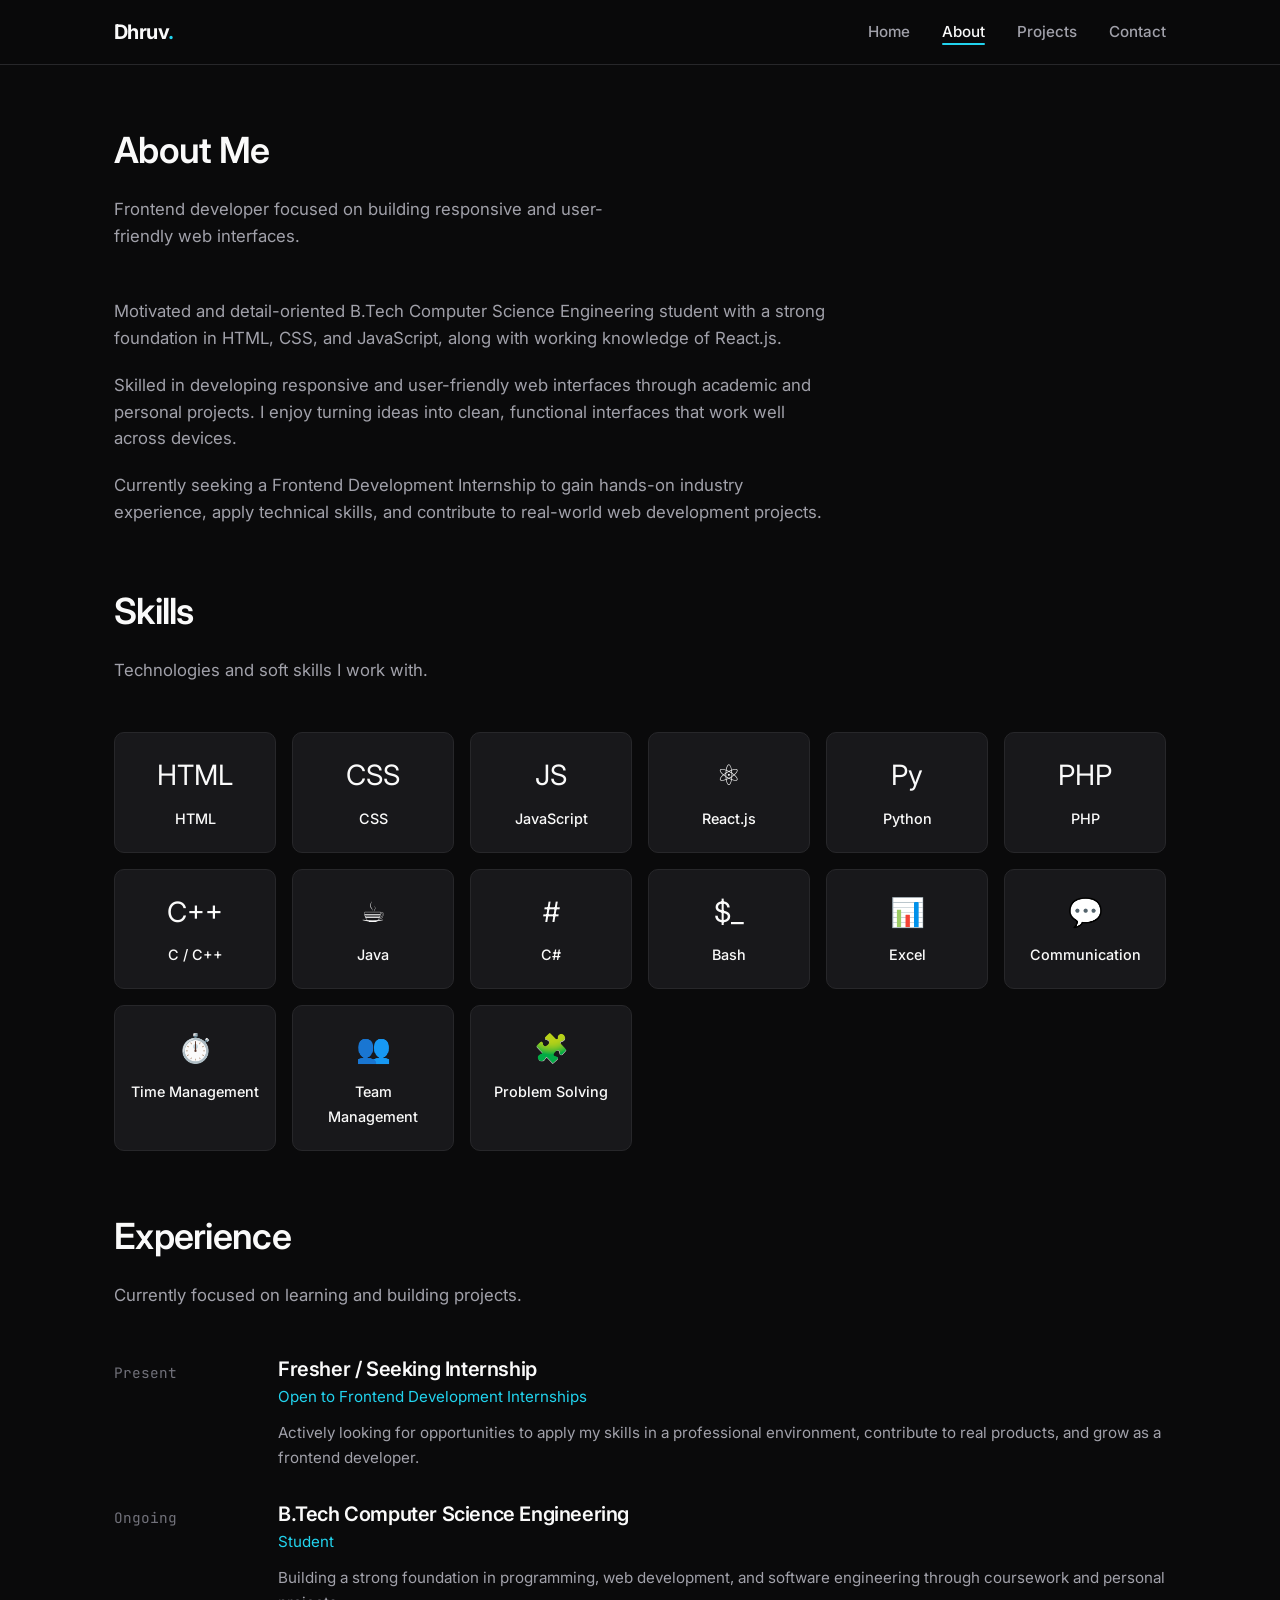
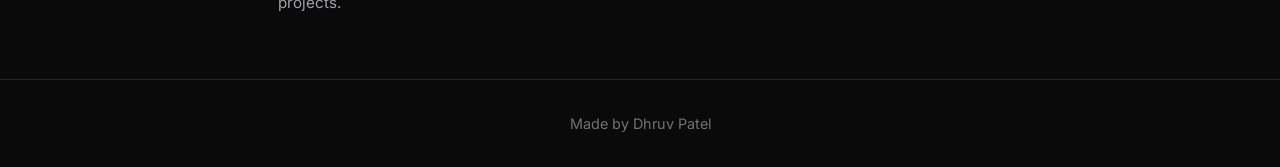
==== about.html @ defd1566 "Initial commit: Personal Portfolio" ====
<!DOCTYPE html>
<html lang="en">
<head>
  <meta charset="UTF-8">
  <meta name="viewport" content="width=device-width, initial-scale=1.0">
  <title>About | Dhruv Patel</title>
  <meta name="description" content="About Dhruv Patel - Frontend Developer and B.Tech CSE student.">
  <link rel="preconnect" href="https://fonts.googleapis.com">
  <link rel="preconnect" href="https://fonts.gstatic.com" crossorigin>
  <link href="https://fonts.googleapis.com/css2?family=Inter:wght@400;500;600;700&family=JetBrains+Mono:wght@400;500&display=swap" rel="stylesheet">
  <link rel="stylesheet" href="styles.css">
</head>
<body>
  <nav>
    <div class="container nav-inner">
      <a href="index.html" class="logo">Dhruv<span>.</span></a>
      <button class="menu-toggle" aria-label="Toggle menu" onclick="document.querySelector('.nav-links').classList.toggle('open')">☰</button>
      <ul class="nav-links">
        <li><a href="index.html">Home</a></li>
        <li><a href="about.html" class="active">About</a></li>
        <li><a href="projects.html">Projects</a></li>
        <li><a href="contact.html">Contact</a></li>
      </ul>
    </div>
  </nav>

  <main>
    <section>
      <div class="container">
        <div class="section-header">
          <h2>About Me</h2>
          <p>Frontend developer focused on building responsive and user-friendly web interfaces.</p>
        </div>

        <div style="max-width: 720px; margin-bottom: 4rem;">
          <p style="margin-bottom: 1.25rem;">
            Motivated and detail-oriented B.Tech Computer Science Engineering student with a strong foundation in HTML, CSS, and JavaScript, along with working knowledge of React.js.
          </p>
          <p style="margin-bottom: 1.25rem;">
            Skilled in developing responsive and user-friendly web interfaces through academic and personal projects. I enjoy turning ideas into clean, functional interfaces that work well across devices.
          </p>
          <p>
            Currently seeking a Frontend Development Internship to gain hands-on industry experience, apply technical skills, and contribute to real-world web development projects.
          </p>
        </div>

        <div class="section-header">
          <h2>Skills</h2>
          <p>Technologies and soft skills I work with.</p>
        </div>

        <div class="skills-grid" style="margin-bottom: 4rem;">
          <div class="skill-item">
            <div class="icon">HTML</div>
            <span>HTML</span>
          </div>
          <div class="skill-item">
            <div class="icon">CSS</div>
            <span>CSS</span>
          </div>
          <div class="skill-item">
            <div class="icon">JS</div>
            <span>JavaScript</span>
          </div>
          <div class="skill-item">
            <div class="icon">⚛️</div>
            <span>React.js</span>
          </div>
          <div class="skill-item">
            <div class="icon">Py</div>
            <span>Python</span>
          </div>
          <div class="skill-item">
            <div class="icon">PHP</div>
            <span>PHP</span>
          </div>
          <div class="skill-item">
            <div class="icon">C++</div>
            <span>C / C++</span>
          </div>
          <div class="skill-item">
            <div class="icon">☕</div>
            <span>Java</span>
          </div>
          <div class="skill-item">
            <div class="icon">#</div>
            <span>C#</span>
          </div>
          <div class="skill-item">
            <div class="icon">$_</div>
            <span>Bash</span>
          </div>
          <div class="skill-item">
            <div class="icon">📊</div>
            <span>Excel</span>
          </div>
          <div class="skill-item">
            <div class="icon">💬</div>
            <span>Communication</span>
          </div>
          <div class="skill-item">
            <div class="icon">⏱️</div>
            <span>Time Management</span>
          </div>
          <div class="skill-item">
            <div class="icon">👥</div>
            <span>Team Management</span>
          </div>
          <div class="skill-item">
            <div class="icon">🧩</div>
            <span>Problem Solving</span>
          </div>
        </div>

        <div class="section-header">
          <h2>Experience</h2>
          <p>Currently focused on learning and building projects.</p>
        </div>

        <div class="timeline">
          <div class="timeline-item">
            <div class="timeline-date">Present</div>
            <div class="timeline-content">
              <h3>Fresher / Seeking Internship</h3>
              <span class="company">Open to Frontend Development Internships</span>
              <p>Actively looking for opportunities to apply my skills in a professional environment, contribute to real products, and grow as a frontend developer.</p>
            </div>
          </div>
          <div class="timeline-item">
            <div class="timeline-date">Ongoing</div>
            <div class="timeline-content">
              <h3>B.Tech Computer Science Engineering</h3>
              <span class="company">Student</span>
              <p>Building a strong foundation in programming, web development, and software engineering through coursework and personal projects.</p>
            </div>
          </div>
        </div>
      </div>
    </section>
  </main>

  <footer>
    <div class="container">
      <p>Made by Dhruv Patel</p>
    </div>
  </footer>

  <script>
    document.querySelectorAll('.nav-links a').forEach(link => {
      link.addEventListener('click', () => {
        document.querySelector('.nav-links').classList.remove('open');
      });
    });
  </script>
</body>
</html>
---- styles.css ----
/* Modern Dark Minimal Portfolio - Frontend Developer */

:root {
  --bg-primary: #0a0a0b;
  --bg-secondary: #121214;
  --bg-card: #18181b;
  --bg-hover: #1f1f23;
  --text-primary: #fafafa;
  --text-secondary: #a1a1aa;
  --text-muted: #71717a;
  --accent: #22d3ee; /* cyan */
  --accent-hover: #06b6d4;
  --accent-dim: rgba(34, 211, 238, 0.15);
  --border: #27272a;
  --gradient: linear-gradient(135deg, #22d3ee 0%, #a78bfa 100%);
  --shadow: 0 4px 24px rgba(0, 0, 0, 0.4);
  --radius: 12px;
  --font-sans: 'Inter', system-ui, -apple-system, BlinkMacSystemFont, 'Segoe UI', sans-serif;
  --font-mono: 'JetBrains Mono', 'Fira Code', monospace;
  --transition: 0.2s ease;
}

* {
  margin: 0;
  padding: 0;
  box-sizing: border-box;
}

html {
  scroll-behavior: smooth;
}

body {
  font-family: var(--font-sans);
  background-color: var(--bg-primary);
  color: var(--text-primary);
  line-height: 1.6;
  min-height: 100vh;
  display: flex;
  flex-direction: column;
}

/* Typography */
h1, h2, h3, h4 {
  font-weight: 600;
  letter-spacing: -0.02em;
  line-height: 1.2;
}

h1 { font-size: clamp(2.5rem, 5vw, 3.5rem); }
h2 { font-size: clamp(1.75rem, 3vw, 2.25rem); margin-bottom: 1.5rem; }
h3 { font-size: 1.25rem; }

p {
  color: var(--text-secondary);
  font-size: 1.05rem;
}

a {
  color: var(--accent);
  text-decoration: none;
  transition: color var(--transition);
}

a:hover {
  color: var(--accent-hover);
}

/* Layout */
.container {
  width: 100%;
  max-width: 1100px;
  margin: 0 auto;
  padding: 0 1.5rem;
}

/* Navigation */
nav {
  position: sticky;
  top: 0;
  z-index: 100;
  background: rgba(10, 10, 11, 0.85);
  backdrop-filter: blur(12px);
  border-bottom: 1px solid var(--border);
}

.nav-inner {
  display: flex;
  align-items: center;
  justify-content: space-between;
  height: 64px;
}

.logo {
  font-weight: 700;
  font-size: 1.25rem;
  color: var(--text-primary);
  letter-spacing: -0.03em;
}

.logo span {
  color: var(--accent);
}

.nav-links {
  display: flex;
  gap: 2rem;
  list-style: none;
}

.nav-links a {
  color: var(--text-secondary);
  font-size: 0.95rem;
  font-weight: 500;
  position: relative;
}

.nav-links a:hover,
.nav-links a.active {
  color: var(--text-primary);
}

.nav-links a.active::after {
  content: '';
  position: absolute;
  bottom: -4px;
  left: 0;
  width: 100%;
  height: 2px;
  background: var(--accent);
  border-radius: 1px;
}

/* Mobile menu */
.menu-toggle {
  display: none;
  background: none;
  border: none;
  color: var(--text-primary);
  font-size: 1.5rem;
  cursor: pointer;
}

/* Hero */
.hero {
  padding: 6rem 0 5rem;
  text-align: center;
}

.hero-badge {
  display: inline-flex;
  align-items: center;
  gap: 0.5rem;
  background: var(--accent-dim);
  color: var(--accent);
  font-size: 0.875rem;
  font-weight: 500;
  padding: 0.4rem 1rem;
  border-radius: 999px;
  margin-bottom: 1.5rem;
}

.hero h1 {
  margin-bottom: 1rem;
}

.hero h1 .accent {
  background: var(--gradient);
  -webkit-background-clip: text;
  -webkit-text-fill-color: transparent;
  background-clip: text;
}

.hero-subtitle {
  font-size: 1.25rem;
  color: var(--text-secondary);
  max-width: 600px;
  margin: 0 auto 2.5rem;
}

.hero-cta {
  display: flex;
  gap: 1rem;
  justify-content: center;
  flex-wrap: wrap;
}

/* Buttons */
.btn {
  display: inline-flex;
  align-items: center;
  gap: 0.5rem;
  padding: 0.75rem 1.5rem;
  border-radius: 8px;
  font-weight: 500;
  font-size: 0.95rem;
  transition: all var(--transition);
  cursor: pointer;
  border: none;
}

.btn-primary {
  background: var(--accent);
  color: #0a0a0b;
}

.btn-primary:hover {
  background: var(--accent-hover);
  color: #0a0a0b;
  transform: translateY(-1px);
}

.btn-secondary {
  background: transparent;
  color: var(--text-primary);
  border: 1px solid var(--border);
}

.btn-secondary:hover {
  background: var(--bg-hover);
  border-color: var(--text-muted);
  color: var(--text-primary);
}

/* Sections */
section {
  padding: 4rem 0;
}

.section-header {
  margin-bottom: 3rem;
}

.section-header p {
  max-width: 500px;
}

/* Cards */
.card {
  background: var(--bg-card);
  border: 1px solid var(--border);
  border-radius: var(--radius);
  padding: 1.75rem;
  transition: all var(--transition);
}

.card:hover {
  border-color: var(--text-muted);
  transform: translateY(-2px);
  box-shadow: var(--shadow);
}

/* Skills */
.skills-grid {
  display: grid;
  grid-template-columns: repeat(auto-fill, minmax(140px, 1fr));
  gap: 1rem;
}

.skill-item {
  background: var(--bg-card);
  border: 1px solid var(--border);
  border-radius: 10px;
  padding: 1.25rem 1rem;
  text-align: center;
  transition: all var(--transition);
}

.skill-item:hover {
  border-color: var(--accent);
  background: var(--accent-dim);
}

.skill-item .icon {
  font-size: 1.75rem;
  margin-bottom: 0.5rem;
}

.skill-item span {
  font-size: 0.9rem;
  font-weight: 500;
  color: var(--text-primary);
}

/* Experience / Timeline */
.timeline {
  display: flex;
  flex-direction: column;
  gap: 2rem;
}

.timeline-item {
  display: grid;
  grid-template-columns: 140px 1fr;
  gap: 1.5rem;
  position: relative;
}

.timeline-date {
  font-size: 0.9rem;
  color: var(--text-muted);
  font-family: var(--font-mono);
  padding-top: 0.25rem;
}

.timeline-content h3 {
  margin-bottom: 0.25rem;
}

.timeline-content .company {
  color: var(--accent);
  font-size: 0.95rem;
  margin-bottom: 0.75rem;
  display: block;
}

.timeline-content p {
  font-size: 0.95rem;
}

/* Projects */
.projects-grid {
  display: grid;
  grid-template-columns: repeat(auto-fill, minmax(320px, 1fr));
  gap: 1.5rem;
}

.project-card {
  display: flex;
  flex-direction: column;
  height: 100%;
}

.project-card .project-image {
  height: 180px;
  background: var(--bg-secondary);
  border-radius: 8px;
  margin-bottom: 1.25rem;
  display: flex;
  align-items: center;
  justify-content: center;
  color: var(--text-muted);
  font-size: 0.9rem;
  border: 1px solid var(--border);
  overflow: hidden;
}

.project-card .project-image img {
  width: 100%;
  height: 100%;
  object-fit: cover;
}

.project-card h3 {
  margin-bottom: 0.5rem;
}

.project-card p {
  font-size: 0.95rem;
  flex-grow: 1;
  margin-bottom: 1.25rem;
}

.tech-tags {
  display: flex;
  flex-wrap: wrap;
  gap: 0.5rem;
  margin-bottom: 1.25rem;
}

.tech-tag {
  background: var(--bg-secondary);
  color: var(--text-secondary);
  font-size: 0.75rem;
  font-weight: 500;
  padding: 0.3rem 0.7rem;
  border-radius: 6px;
  border: 1px solid var(--border);
}

.project-links {
  display: flex;
  gap: 1rem;
  margin-top: auto;
}

.project-links a {
  font-size: 0.9rem;
  font-weight: 500;
  display: inline-flex;
  align-items: center;
  gap: 0.35rem;
}

/* Contact */
.contact-grid {
  display: grid;
  grid-template-columns: 1fr 1fr;
  gap: 3rem;
}

.contact-info h3 {
  margin-bottom: 1rem;
}

.contact-info p {
  margin-bottom: 1.5rem;
}

.contact-links {
  display: flex;
  flex-direction: column;
  gap: 0.75rem;
}

.contact-links a {
  display: inline-flex;
  align-items: center;
  gap: 0.75rem;
  color: var(--text-secondary);
  font-weight: 500;
}

.contact-links a:hover {
  color: var(--accent);
}

.contact-form {
  display: flex;
  flex-direction: column;
  gap: 1.25rem;
}

.form-group {
  display: flex;
  flex-direction: column;
  gap: 0.4rem;
}

.form-group label {
  font-size: 0.9rem;
  font-weight: 500;
  color: var(--text-secondary);
}

.form-group input,
.form-group textarea {
  background: var(--bg-card);
  border: 1px solid var(--border);
  border-radius: 8px;
  padding: 0.75rem 1rem;
  color: var(--text-primary);
  font-family: inherit;
  font-size: 0.95rem;
  transition: border-color var(--transition);
}

.form-group input:focus,
.form-group textarea:focus {
  outline: none;
  border-color: var(--accent);
}

.form-group textarea {
  min-height: 140px;
  resize: vertical;
}

/* Footer */
footer {
  margin-top: auto;
  border-top: 1px solid var(--border);
  padding: 2rem 0;
  text-align: center;
}

footer p {
  font-size: 0.9rem;
  color: var(--text-muted);
}

/* Utilities */
.text-center { text-align: center; }
.mt-2 { margin-top: 0.5rem; }
.mb-4 { margin-bottom: 1.5rem; }

/* Responsive */
@media (max-width: 768px) {
  .nav-links {
    display: none;
    position: absolute;
    top: 64px;
    left: 0;
    right: 0;
    background: var(--bg-primary);
    border-bottom: 1px solid var(--border);
    flex-direction: column;
    padding: 1rem 1.5rem;
    gap: 1rem;
  }

  .nav-links.open {
    display: flex;
  }

  .menu-toggle {
    display: block;
  }

  .timeline-item {
    grid-template-columns: 1fr;
    gap: 0.5rem;
  }

  .contact-grid {
    grid-template-columns: 1fr;
    gap: 2.5rem;
  }

  .hero {
    padding: 4rem 0 3rem;
  }

  .projects-grid {
    grid-template-columns: 1fr;
  }
}

/* Animations */
@keyframes fadeInUp {
  from {
    opacity: 0;
    transform: translateY(20px);
  }
  to {
    opacity: 1;
    transform: translateY(0);
  }
}

.animate {
  animation: fadeInUp 0.6s ease forwards;
}
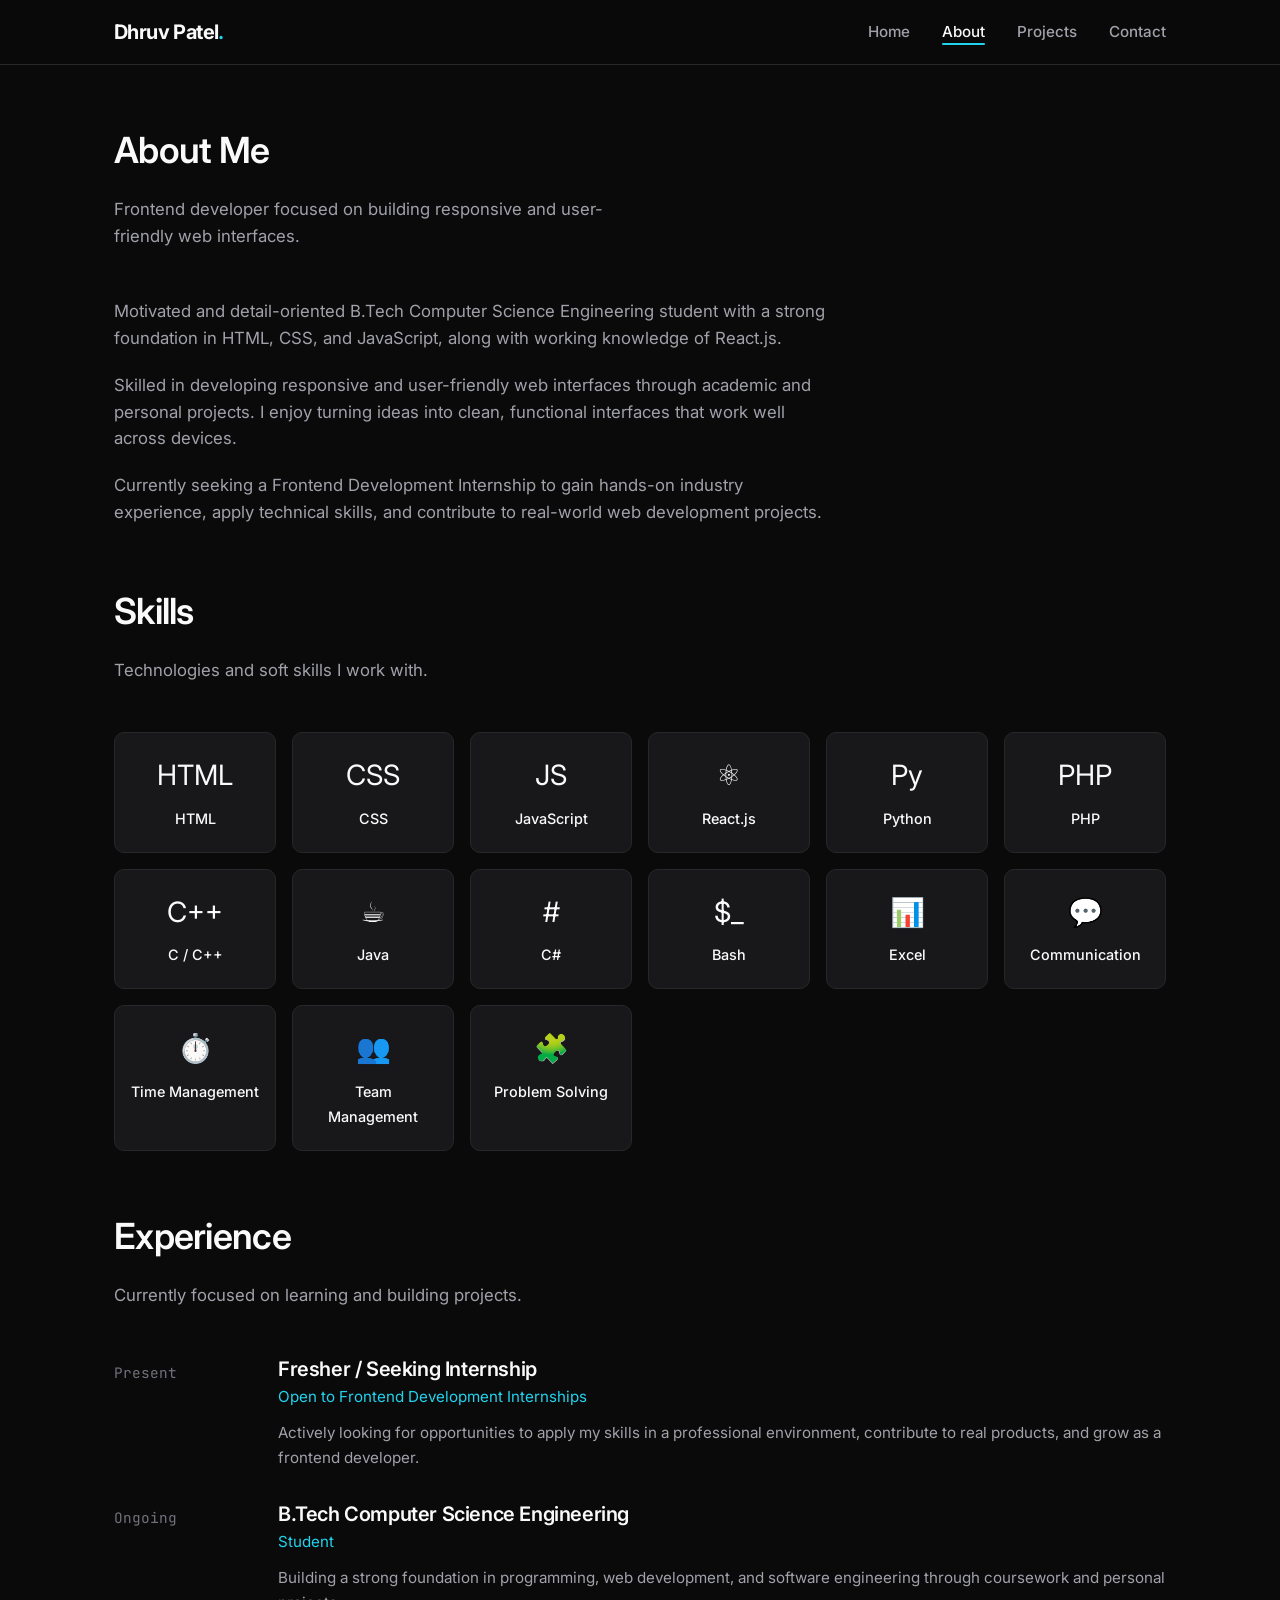
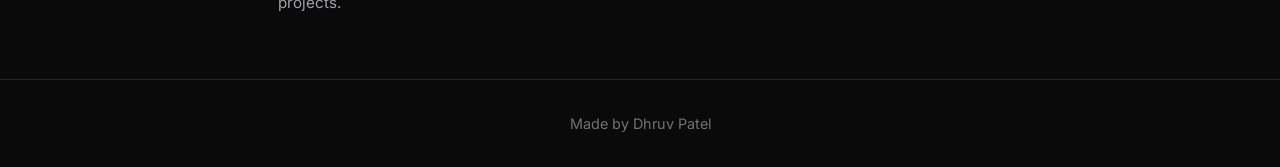
==== commit acb1a681: "Update portfolio pages and project thumbnails" ====
--- a/about.html
+++ b/about.html
@@ -13,7 +13,7 @@
 <body>
   <nav>
     <div class="container nav-inner">
-      <a href="index.html" class="logo">Dhruv<span>.</span></a>
+      <a href="index.html" class="logo">Dhruv Patel<span>.</span></a>
       <button class="menu-toggle" aria-label="Toggle menu" onclick="document.querySelector('.nav-links').classList.toggle('open')">☰</button>
       <ul class="nav-links">
         <li><a href="index.html">Home</a></li>
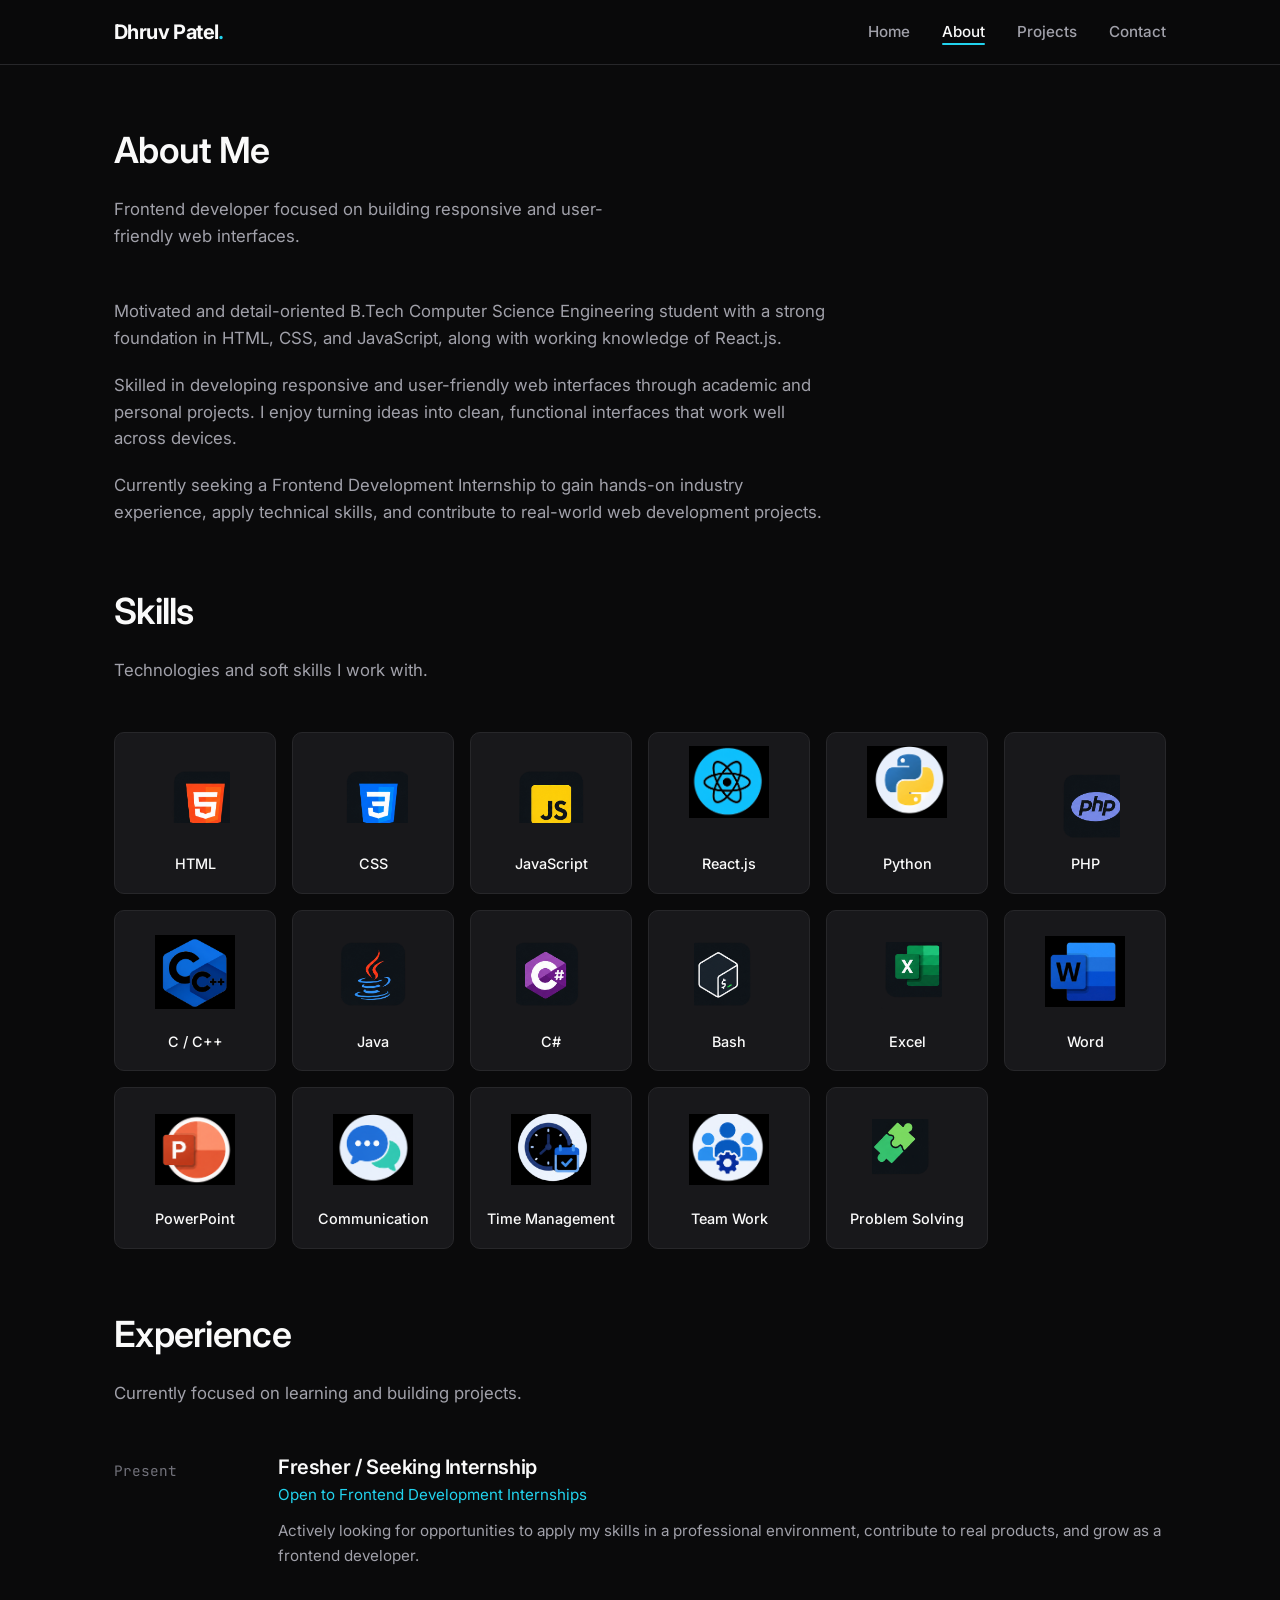
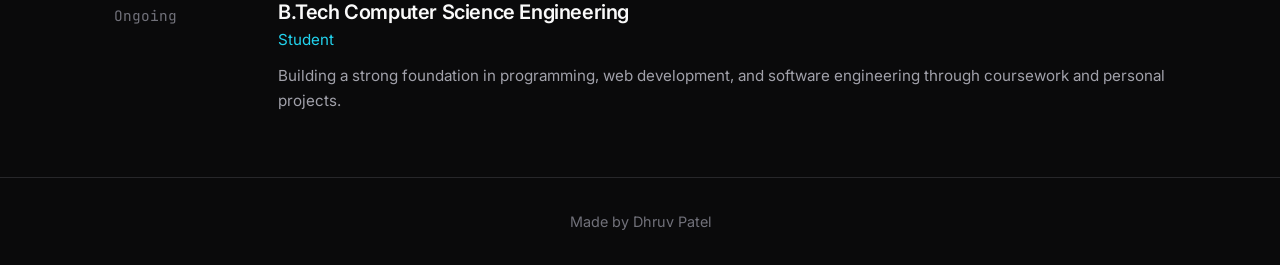
==== commit 45a0bf58: "Update portfolio details" ====
--- a/about.html
+++ b/about.html
@@ -51,63 +51,71 @@
 
         <div class="skills-grid" style="margin-bottom: 4rem;">
           <div class="skill-item">
-            <div class="icon">HTML</div>
+            <div class="icon"><img src="images/html.png" alt="HTML"></div>
             <span>HTML</span>
           </div>
           <div class="skill-item">
-            <div class="icon">CSS</div>
+            <div class="icon"><img src="images/css.png" alt="CSS"></div>
             <span>CSS</span>
           </div>
           <div class="skill-item">
-            <div class="icon">JS</div>
+            <div class="icon"><img src="images/javascript.png" alt="JavaScript"></div>
             <span>JavaScript</span>
           </div>
           <div class="skill-item">
-            <div class="icon">⚛️</div>
+            <div class="icon"><img src="images/ReactJs.png" alt="React.js"></div>
             <span>React.js</span>
           </div>
           <div class="skill-item">
-            <div class="icon">Py</div>
+            <div class="icon"><img src="images/Python.png" alt="Python"></div>
             <span>Python</span>
           </div>
           <div class="skill-item">
-            <div class="icon">PHP</div>
+            <div class="icon"><img src="images/php.png" alt="PHP"></div>
             <span>PHP</span>
           </div>
           <div class="skill-item">
-            <div class="icon">C++</div>
+            <div class="icon"><img src="images/C++.png" alt="C/c++"></div>
             <span>C / C++</span>
           </div>
           <div class="skill-item">
-            <div class="icon">☕</div>
+            <div class="icon"><img src="images/java.png" alt="Java"></div>
             <span>Java</span>
           </div>
           <div class="skill-item">
-            <div class="icon">#</div>
+            <div class="icon"><img src="images/csharp.png" alt="C#"></div>
             <span>C#</span>
           </div>
           <div class="skill-item">
-            <div class="icon">$_</div>
+            <div class="icon"><img src="images/bash.png" alt="Bash"></div>
             <span>Bash</span>
           </div>
           <div class="skill-item">
-            <div class="icon">📊</div>
+            <div class="icon"><img src="images/excel.png" alt="Excel"></div>
             <span>Excel</span>
           </div>
           <div class="skill-item">
-            <div class="icon">💬</div>
+            <div class="icon"><img src="images/Word.jpg" alt="Word"></div>
+            <span>Word</span>
+          </div>
+          <div class="skill-item">
+            <div class="icon"><img src="images/PowerPoint.png" alt="PowerPoint"></div>
+            <span>PowerPoint</span>
+          </div>
+          <div class="skill-item">
+            <div class="icon"><img src="images/Communication.png" alt="Communication"></div>
             <span>Communication</span>
           </div>
           <div class="skill-item">
-            <div class="icon">⏱️</div>
+            <div class="icon"><img src="images/Time Management.jpg" alt="Time Management"></div>
             <span>Time Management</span>
           </div>
           <div class="skill-item">
-            <div class="icon">👥</div>
-            <span>Team Management</span>
+            <div class="icon"><img src="images/Team Work.png" alt="Team Work"></div>
+            <span>Team Work</span>
           </div>
           <div class="skill-item">
-            <div class="icon">🧩</div>
+            <div class="icon"><img src="images/Problem Solving.png" alt="Problem Solving"></div>
             <span>Problem Solving</span>
           </div>
         </div>
--- a/styles.css
+++ b/styles.css
@@ -251,6 +251,8 @@
 }
 
 /* Skills */
+/* Skills */
+
 .skills-grid {
   display: grid;
   grid-template-columns: repeat(auto-fill, minmax(140px, 1fr));
@@ -261,9 +263,11 @@
   background: var(--bg-card);
   border: 1px solid var(--border);
   border-radius: 10px;
-  padding: 1.25rem 1rem;
+  padding: 1rem;
   text-align: center;
   transition: all var(--transition);
+  overflow: visible;
+  min-width: 0;
 }
 
 .skill-item:hover {
@@ -272,8 +276,53 @@
 }
 
 .skill-item .icon {
-  font-size: 1.75rem;
-  margin-bottom: 0.5rem;
+    width: 100%;
+    height: 90px;
+    margin: 0 auto 0.75rem;
+
+    display: flex;
+    align-items: center;
+    justify-content: center;
+
+    overflow: visible;
+}
+
+.skill-item .icon img {
+    width: 80px;
+    height: 80px;
+    max-width: 100%;
+    max-height: 100%;
+    object-fit: contain;
+    object-position: center;
+    display: block;
+}
+
+/* Move HTML, CSS and JavaScript slightly upward */
+.skill-item:nth-child(1) .icon img,
+.skill-item:nth-child(2) .icon img,
+.skill-item:nth-child(3) .icon img {
+    transform: translateY(-5px);
+}
+
+/* Keep React and Python safely inside the icon area */
+.skill-item:nth-child(4) .icon img,
+.skill-item:nth-child(5) .icon img {
+    transform: translateY(0);
+}
+
+/* Move PHP slightly downward */
+.skill-item:nth-child(6) .icon img {
+    transform: translateY(5px);
+}
+
+/* Move Excel slightly downward */
+.skill-item:nth-child(11) .icon img {
+    transform: translateY(5px);
+}
+
+/* Move Problem Solving slightly downward */
+.skill-item:nth-child(17) .icon img {
+    transform: translateY(5px);
 }
 
 .skill-item span {
@@ -281,7 +330,6 @@
   font-weight: 500;
   color: var(--text-primary);
 }
-
 /* Experience / Timeline */
 .timeline {
   display: flex;
@@ -541,3 +589,38 @@
 .animate {
   animation: fadeInUp 0.6s ease forwards;
 }
+
+/* ===== SKILL LOGO VERTICAL ALIGNMENT ===== */
+
+/* HTML, CSS, JavaScript - move UP */
+.skill-item .icon img[alt="HTML"],
+.skill-item .icon img[alt="CSS"],
+.skill-item .icon img[alt="JavaScript"] {
+    position: relative;
+    top: -6px !important;
+}
+
+/* React.js and Python - move UP so bottom is not cut */
+.skill-item .icon img[alt="React.js"],
+.skill-item .icon img[alt="Python"] {
+    position: relative;
+    top: -12px !important;
+}
+
+/* PHP - move DOWN */
+.skill-item .icon img[alt="PHP"] {
+    position: relative;
+    top: 5px !important;
+}
+
+/* Excel - move DOWN */
+.skill-item .icon img[alt="Excel"] {
+    position: relative;
+    top: 5px !important;
+}
+
+/* Problem Solving - move DOWN */
+.skill-item .icon img[alt="Problem Solving"] {
+    position: relative;
+    top: 5px !important;
+}
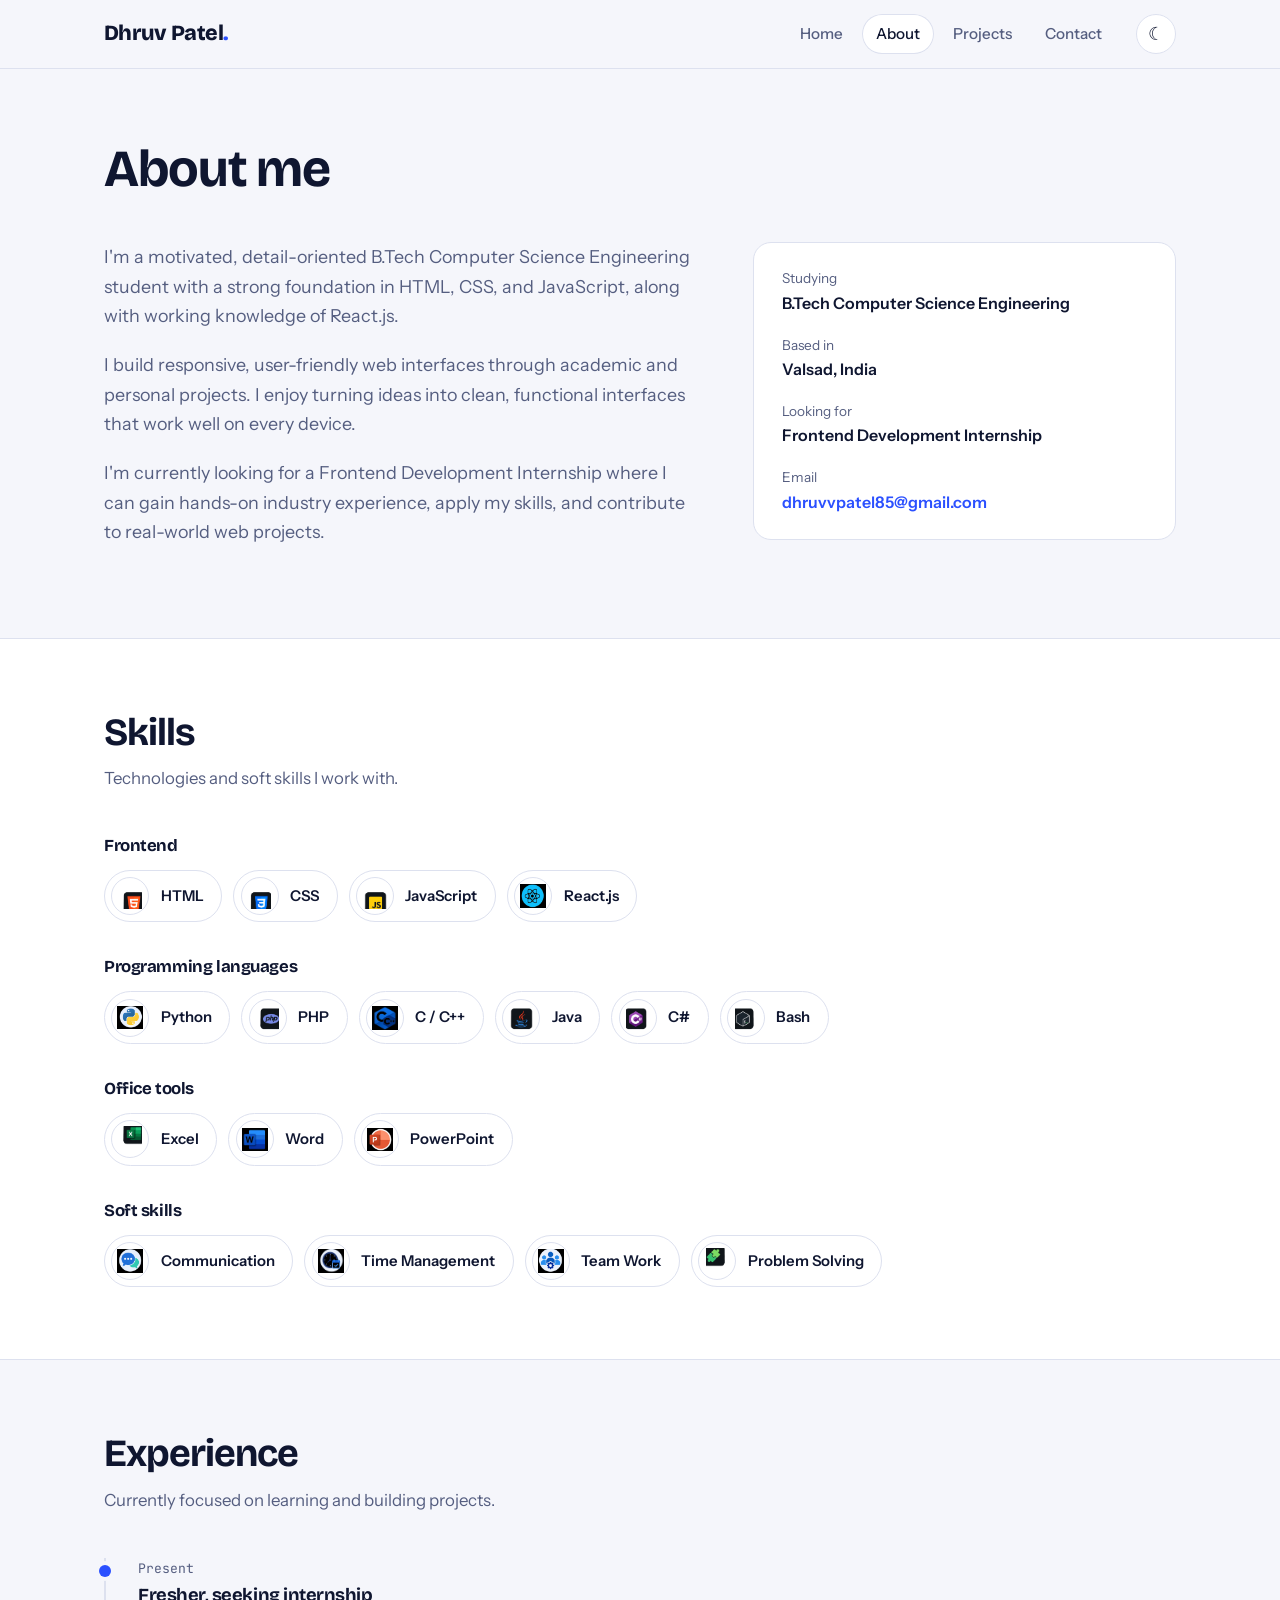
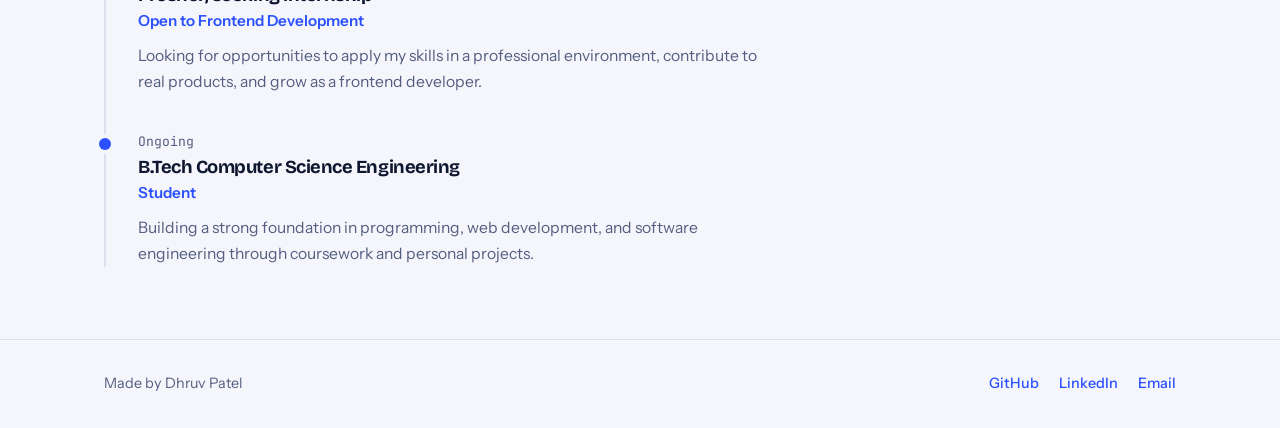
==== commit 1f6a2601: "Update portfolio details" ====
--- a/about.html
+++ b/about.html
@@ -7,20 +7,24 @@
   <meta name="description" content="About Dhruv Patel - Frontend Developer and B.Tech CSE student.">
   <link rel="preconnect" href="https://fonts.googleapis.com">
   <link rel="preconnect" href="https://fonts.gstatic.com" crossorigin>
-  <link href="https://fonts.googleapis.com/css2?family=Inter:wght@400;500;600;700&family=JetBrains+Mono:wght@400;500&display=swap" rel="stylesheet">
+  <link href="https://fonts.googleapis.com/css2?family=Bricolage+Grotesque:opsz,wght@12..96,600;12..96,700;12..96,800&family=Instrument+Sans:wght@400;500;600&family=JetBrains+Mono:wght@400;500&display=swap" rel="stylesheet">
   <link rel="stylesheet" href="styles.css">
+  <script src="script.js"></script>
 </head>
 <body>
   <nav>
     <div class="container nav-inner">
       <a href="index.html" class="logo">Dhruv Patel<span>.</span></a>
-      <button class="menu-toggle" aria-label="Toggle menu" onclick="document.querySelector('.nav-links').classList.toggle('open')">☰</button>
-      <ul class="nav-links">
-        <li><a href="index.html">Home</a></li>
-        <li><a href="about.html" class="active">About</a></li>
-        <li><a href="projects.html">Projects</a></li>
-        <li><a href="contact.html">Contact</a></li>
-      </ul>
+      <div class="nav-right">
+        <ul class="nav-links" id="nav-links">
+          <li><a href="index.html">Home</a></li>
+          <li><a href="about.html" class="active" aria-current="page">About</a></li>
+          <li><a href="projects.html">Projects</a></li>
+          <li><a href="contact.html">Contact</a></li>
+        </ul>
+        <button class="icon-btn theme-toggle" type="button" aria-label="Switch theme">☾</button>
+        <button class="icon-btn menu-toggle" type="button" aria-label="Toggle menu" aria-controls="nav-links" aria-expanded="false">☰</button>
+      </div>
     </div>
   </nav>
 
@@ -28,98 +32,86 @@
     <section>
       <div class="container">
         <div class="section-header">
-          <h2>About Me</h2>
-          <p>Frontend developer focused on building responsive and user-friendly web interfaces.</p>
+          <h1 style="font-size: clamp(2.25rem, 5vw, 3.25rem);">About me</h1>
         </div>
 
-        <div style="max-width: 720px; margin-bottom: 4rem;">
-          <p style="margin-bottom: 1.25rem;">
-            Motivated and detail-oriented B.Tech Computer Science Engineering student with a strong foundation in HTML, CSS, and JavaScript, along with working knowledge of React.js.
-          </p>
-          <p style="margin-bottom: 1.25rem;">
-            Skilled in developing responsive and user-friendly web interfaces through academic and personal projects. I enjoy turning ideas into clean, functional interfaces that work well across devices.
-          </p>
-          <p>
-            Currently seeking a Frontend Development Internship to gain hands-on industry experience, apply technical skills, and contribute to real-world web development projects.
-          </p>
+        <div class="about-grid">
+          <div class="about-text">
+            <p>
+              I'm a motivated, detail-oriented B.Tech Computer Science Engineering student with a strong foundation in HTML, CSS, and JavaScript, along with working knowledge of React.js.
+            </p>
+            <p>
+              I build responsive, user-friendly web interfaces through academic and personal projects. I enjoy turning ideas into clean, functional interfaces that work well on every device.
+            </p>
+            <p>
+              I'm currently looking for a Frontend Development Internship where I can gain hands-on industry experience, apply my skills, and contribute to real-world web projects.
+            </p>
+          </div>
+
+          <aside class="facts">
+            <dl>
+              <div><dt>Studying</dt><dd>B.Tech Computer Science Engineering</dd></div>
+              <div><dt>Based in</dt><dd>Valsad, India</dd></div>
+              <div><dt>Looking for</dt><dd>Frontend Development Internship</dd></div>
+              <div><dt>Email</dt><dd><a href="mailto:dhruvvpatel85@gmail.com">dhruvvpatel85@gmail.com</a></dd></div>
+            </dl>
+          </aside>
         </div>
+      </div>
+    </section>
 
+    <section class="band">
+      <div class="container">
         <div class="section-header">
           <h2>Skills</h2>
           <p>Technologies and soft skills I work with.</p>
         </div>
 
-        <div class="skills-grid" style="margin-bottom: 4rem;">
-          <div class="skill-item">
-            <div class="icon"><img src="images/html.png" alt="HTML"></div>
-            <span>HTML</span>
-          </div>
-          <div class="skill-item">
-            <div class="icon"><img src="images/css.png" alt="CSS"></div>
-            <span>CSS</span>
-          </div>
-          <div class="skill-item">
-            <div class="icon"><img src="images/javascript.png" alt="JavaScript"></div>
-            <span>JavaScript</span>
-          </div>
-          <div class="skill-item">
-            <div class="icon"><img src="images/ReactJs.png" alt="React.js"></div>
-            <span>React.js</span>
-          </div>
-          <div class="skill-item">
-            <div class="icon"><img src="images/Python.png" alt="Python"></div>
-            <span>Python</span>
-          </div>
-          <div class="skill-item">
-            <div class="icon"><img src="images/php.png" alt="PHP"></div>
-            <span>PHP</span>
-          </div>
-          <div class="skill-item">
-            <div class="icon"><img src="images/C++.png" alt="C/c++"></div>
-            <span>C / C++</span>
-          </div>
-          <div class="skill-item">
-            <div class="icon"><img src="images/java.png" alt="Java"></div>
-            <span>Java</span>
-          </div>
-          <div class="skill-item">
-            <div class="icon"><img src="images/csharp.png" alt="C#"></div>
-            <span>C#</span>
-          </div>
-          <div class="skill-item">
-            <div class="icon"><img src="images/bash.png" alt="Bash"></div>
-            <span>Bash</span>
-          </div>
-          <div class="skill-item">
-            <div class="icon"><img src="images/excel.png" alt="Excel"></div>
-            <span>Excel</span>
-          </div>
-          <div class="skill-item">
-            <div class="icon"><img src="images/Word.jpg" alt="Word"></div>
-            <span>Word</span>
-          </div>
-          <div class="skill-item">
-            <div class="icon"><img src="images/PowerPoint.png" alt="PowerPoint"></div>
-            <span>PowerPoint</span>
-          </div>
-          <div class="skill-item">
-            <div class="icon"><img src="images/Communication.png" alt="Communication"></div>
-            <span>Communication</span>
-          </div>
-          <div class="skill-item">
-            <div class="icon"><img src="images/Time Management.jpg" alt="Time Management"></div>
-            <span>Time Management</span>
-          </div>
-          <div class="skill-item">
-            <div class="icon"><img src="images/Team Work.png" alt="Team Work"></div>
-            <span>Team Work</span>
-          </div>
-          <div class="skill-item">
-            <div class="icon"><img src="images/Problem Solving.png" alt="Problem Solving"></div>
-            <span>Problem Solving</span>
+        <div class="skill-group">
+          <h3>Frontend</h3>
+          <div class="skills-grid">
+            <div class="skill-item"><div class="icon"><img src="images/html.png" alt=""></div><span>HTML</span></div>
+            <div class="skill-item"><div class="icon"><img src="images/css.png" alt=""></div><span>CSS</span></div>
+            <div class="skill-item"><div class="icon"><img src="images/javascript.png" alt=""></div><span>JavaScript</span></div>
+            <div class="skill-item"><div class="icon"><img src="images/ReactJs.png" alt=""></div><span>React.js</span></div>
           </div>
         </div>
 
+        <div class="skill-group">
+          <h3>Programming languages</h3>
+          <div class="skills-grid">
+            <div class="skill-item"><div class="icon"><img src="images/Python.png" alt=""></div><span>Python</span></div>
+            <div class="skill-item"><div class="icon"><img src="images/php.png" alt=""></div><span>PHP</span></div>
+            <div class="skill-item"><div class="icon"><img src="images/C++.png" alt=""></div><span>C / C++</span></div>
+            <div class="skill-item"><div class="icon"><img src="images/java.png" alt=""></div><span>Java</span></div>
+            <div class="skill-item"><div class="icon"><img src="images/csharp.png" alt=""></div><span>C#</span></div>
+            <div class="skill-item"><div class="icon"><img src="images/bash.png" alt=""></div><span>Bash</span></div>
+          </div>
+        </div>
+
+        <div class="skill-group">
+          <h3>Office tools</h3>
+          <div class="skills-grid">
+            <div class="skill-item"><div class="icon"><img src="images/excel.png" alt=""></div><span>Excel</span></div>
+            <div class="skill-item"><div class="icon"><img src="images/Word.jpg" alt=""></div><span>Word</span></div>
+            <div class="skill-item"><div class="icon"><img src="images/PowerPoint.png" alt=""></div><span>PowerPoint</span></div>
+          </div>
+        </div>
+
+        <div class="skill-group" style="margin-bottom: 0;">
+          <h3>Soft skills</h3>
+          <div class="skills-grid">
+            <div class="skill-item"><div class="icon"><img src="images/Communication.png" alt=""></div><span>Communication</span></div>
+            <div class="skill-item"><div class="icon"><img src="images/Time Management.jpg" alt=""></div><span>Time Management</span></div>
+            <div class="skill-item"><div class="icon"><img src="images/Team Work.png" alt=""></div><span>Team Work</span></div>
+            <div class="skill-item"><div class="icon"><img src="images/Problem Solving.png" alt=""></div><span>Problem Solving</span></div>
+          </div>
+        </div>
+      </div>
+    </section>
+
+    <section>
+      <div class="container">
         <div class="section-header">
           <h2>Experience</h2>
           <p>Currently focused on learning and building projects.</p>
@@ -129,9 +121,9 @@
           <div class="timeline-item">
             <div class="timeline-date">Present</div>
             <div class="timeline-content">
-              <h3>Fresher / Seeking Internship</h3>
-              <span class="company">Open to Frontend Development Internships</span>
-              <p>Actively looking for opportunities to apply my skills in a professional environment, contribute to real products, and grow as a frontend developer.</p>
+              <h3>Fresher, seeking internship</h3>
+              <span class="company">Open to Frontend Development</span>
+              <p>Looking for opportunities to apply my skills in a professional environment, contribute to real products, and grow as a frontend developer.</p>
             </div>
           </div>
           <div class="timeline-item">
@@ -148,17 +140,14 @@
   </main>
 
   <footer>
-    <div class="container">
+    <div class="container footer-inner">
       <p>Made by Dhruv Patel</p>
+      <div class="footer-links">
+        <a href="https://github.com/dhruvpatel85" target="_blank" rel="noopener">GitHub</a>
+        <a href="https://www.linkedin.com/in/dhruv-patel-a21107290" target="_blank" rel="noopener">LinkedIn</a>
+        <a href="mailto:dhruvvpatel85@gmail.com">Email</a>
+      </div>
     </div>
   </footer>
-
-  <script>
-    document.querySelectorAll('.nav-links a').forEach(link => {
-      link.addEventListener('click', () => {
-        document.querySelector('.nav-links').classList.remove('open');
-      });
-    });
-  </script>
 </body>
 </html>
--- a/styles.css
+++ b/styles.css
@@ -1,626 +1,352 @@
-/* Modern Dark Minimal Portfolio - Frontend Developer */
+/* Dhruv Patel — Frontend Developer Portfolio
+   Light by default, dark mode via toggle (or system preference). */
 
 :root {
-  --bg-primary: #0a0a0b;
-  --bg-secondary: #121214;
-  --bg-card: #18181b;
-  --bg-hover: #1f1f23;
-  --text-primary: #fafafa;
-  --text-secondary: #a1a1aa;
-  --text-muted: #71717a;
-  --accent: #22d3ee; /* cyan */
-  --accent-hover: #06b6d4;
-  --accent-dim: rgba(34, 211, 238, 0.15);
-  --border: #27272a;
-  --gradient: linear-gradient(135deg, #22d3ee 0%, #a78bfa 100%);
-  --shadow: 0 4px 24px rgba(0, 0, 0, 0.4);
-  --radius: 12px;
-  --font-sans: 'Inter', system-ui, -apple-system, BlinkMacSystemFont, 'Segoe UI', sans-serif;
+  --bg: #f5f6fb;
+  --surface: #ffffff;
+  --surface-2: #eceff9;
+  --ink: #0f1630;
+  --muted: #555e80;
+  --line: #dde1ef;
+  --accent: #2b50ff;
+  --accent-hover: #1a38d6;
+  --accent-ink: #ffffff;
+  --accent-soft: rgba(43, 80, 255, 0.1);
+  --hi: #ffe45c;
+
+  --code-bg: #0f1630;
+  --code-ink: #dde3ff;
+  --c-key: #8fa6ff;
+  --c-str: #ffe45c;
+  --c-com: #7c86b0;
+
+  --shadow: 0 1px 2px rgba(15, 22, 48, 0.06), 0 14px 32px -14px rgba(15, 22, 48, 0.22);
+  --radius: 18px;
+  --font-display: 'Bricolage Grotesque', 'Inter', system-ui, sans-serif;
+  --font-body: 'Instrument Sans', system-ui, -apple-system, 'Segoe UI', sans-serif;
   --font-mono: 'JetBrains Mono', 'Fira Code', monospace;
-  --transition: 0.2s ease;
-}
-
-* {
-  margin: 0;
-  padding: 0;
-  box-sizing: border-box;
-}
-
-html {
-  scroll-behavior: smooth;
-}
+  --ease: 0.2s ease;
+  color-scheme: light;
+}
+
+:root[data-theme='dark'] {
+  --bg: #0b0f20;
+  --surface: #131936;
+  --surface-2: #1a2146;
+  --ink: #eef1ff;
+  --muted: #9aa3c7;
+  --line: #252d55;
+  --accent: #8aa0ff;
+  --accent-hover: #a9b9ff;
+  --accent-ink: #0b0f20;
+  --accent-soft: rgba(138, 160, 255, 0.14);
+  --code-bg: #080b18;
+  --shadow: 0 14px 32px -14px rgba(0, 0, 0, 0.7);
+  color-scheme: dark;
+}
+
+*, *::before, *::after { margin: 0; padding: 0; box-sizing: border-box; }
+
+html { scroll-behavior: smooth; }
 
 body {
-  font-family: var(--font-sans);
-  background-color: var(--bg-primary);
-  color: var(--text-primary);
-  line-height: 1.6;
+  font-family: var(--font-body);
+  background: var(--bg);
+  color: var(--ink);
+  line-height: 1.65;
   min-height: 100vh;
   display: flex;
   flex-direction: column;
-}
-
-/* Typography */
-h1, h2, h3, h4 {
-  font-weight: 600;
-  letter-spacing: -0.02em;
-  line-height: 1.2;
-}
-
-h1 { font-size: clamp(2.5rem, 5vw, 3.5rem); }
-h2 { font-size: clamp(1.75rem, 3vw, 2.25rem); margin-bottom: 1.5rem; }
-h3 { font-size: 1.25rem; }
-
-p {
-  color: var(--text-secondary);
-  font-size: 1.05rem;
-}
-
-a {
-  color: var(--accent);
-  text-decoration: none;
-  transition: color var(--transition);
-}
-
-a:hover {
-  color: var(--accent-hover);
-}
-
-/* Layout */
-.container {
-  width: 100%;
-  max-width: 1100px;
-  margin: 0 auto;
-  padding: 0 1.5rem;
-}
-
-/* Navigation */
+  -webkit-font-smoothing: antialiased;
+}
+
+h1, h2, h3 {
+  font-family: var(--font-display);
+  font-weight: 700;
+  letter-spacing: -0.025em;
+  line-height: 1.1;
+}
+h1 { font-size: clamp(2.5rem, 6vw, 4.25rem); }
+h2 { font-size: clamp(1.75rem, 3.2vw, 2.4rem); margin-bottom: 0.75rem; }
+h3 { font-size: 1.3rem; }
+
+p { color: var(--muted); font-size: 1.05rem; max-width: 62ch; }
+
+a { color: var(--accent); text-decoration: none; transition: color var(--ease); }
+a:hover { color: var(--accent-hover); }
+
+:focus-visible {
+  outline: 3px solid var(--accent);
+  outline-offset: 3px;
+  border-radius: 6px;
+}
+
+img { max-width: 100%; display: block; }
+
+.container { width: 100%; max-width: 1120px; margin: 0 auto; padding: 0 1.5rem; }
+.text-center { text-align: center; }
+.text-center p { margin-left: auto; margin-right: auto; }
+
+/* ---------- Navigation ---------- */
 nav {
   position: sticky;
   top: 0;
   z-index: 100;
-  background: rgba(10, 10, 11, 0.85);
-  backdrop-filter: blur(12px);
-  border-bottom: 1px solid var(--border);
-}
-
-.nav-inner {
-  display: flex;
-  align-items: center;
-  justify-content: space-between;
-  height: 64px;
-}
-
-.logo {
-  font-weight: 700;
-  font-size: 1.25rem;
-  color: var(--text-primary);
-  letter-spacing: -0.03em;
-}
-
-.logo span {
-  color: var(--accent);
-}
-
-.nav-links {
-  display: flex;
-  gap: 2rem;
-  list-style: none;
-}
-
+  background: color-mix(in srgb, var(--bg) 85%, transparent);
+  backdrop-filter: blur(14px);
+  -webkit-backdrop-filter: blur(14px);
+  border-bottom: 1px solid var(--line);
+}
+.nav-inner { display: flex; align-items: center; justify-content: space-between; height: 68px; gap: 1rem; }
+.logo { font-family: var(--font-display); font-weight: 800; font-size: 1.35rem; color: var(--ink); letter-spacing: -0.03em; }
+.logo:hover { color: var(--ink); }
+.logo span { color: var(--accent); }
+
+.nav-right { display: flex; align-items: center; gap: 1.25rem; }
+.nav-links { display: flex; gap: 0.25rem; list-style: none; }
 .nav-links a {
-  color: var(--text-secondary);
+  display: block;
+  padding: 0.45rem 0.9rem;
+  border-radius: 999px;
+  color: var(--muted);
   font-size: 0.95rem;
   font-weight: 500;
-  position: relative;
-}
-
-.nav-links a:hover,
-.nav-links a.active {
-  color: var(--text-primary);
-}
-
-.nav-links a.active::after {
+}
+.nav-links a:hover { color: var(--ink); background: var(--surface-2); }
+.nav-links a.active { color: var(--ink); background: var(--surface); box-shadow: inset 0 0 0 1px var(--line); }
+
+.icon-btn {
+  width: 40px; height: 40px;
+  display: inline-grid; place-items: center;
+  border-radius: 50%;
+  border: 1px solid var(--line);
+  background: var(--surface);
+  color: var(--ink);
+  font-size: 1.1rem;
+  cursor: pointer;
+  transition: background var(--ease), transform var(--ease);
+}
+.icon-btn:hover { background: var(--surface-2); }
+.icon-btn:active { transform: scale(0.94); }
+.menu-toggle { display: none; }
+
+/* ---------- Buttons ---------- */
+.btn {
+  display: inline-flex; align-items: center; justify-content: center;
+  padding: 0.8rem 1.6rem;
+  border-radius: 999px;
+  font-weight: 600; font-size: 0.97rem;
+  border: 1.5px solid transparent;
+  cursor: pointer;
+  transition: background var(--ease), transform var(--ease), border-color var(--ease);
+}
+.btn:active { transform: scale(0.97); }
+.btn-primary { background: var(--accent); color: var(--accent-ink); }
+.btn-primary:hover { background: var(--accent-hover); color: var(--accent-ink); }
+.btn-secondary { background: transparent; color: var(--ink); border-color: var(--ink); }
+.btn-secondary:hover { background: var(--ink); color: var(--bg); }
+
+/* ---------- Hero ---------- */
+.hero { padding: 5rem 0 4.5rem; }
+.hero-grid { display: grid; grid-template-columns: 1.1fr 0.9fr; gap: 4rem; align-items: center; }
+
+.status {
+  display: inline-flex; align-items: center; gap: 0.6rem;
+  background: var(--surface);
+  border: 1px solid var(--line);
+  padding: 0.4rem 1rem 0.4rem 0.8rem;
+  border-radius: 999px;
+  font-size: 0.9rem; font-weight: 500; color: var(--ink);
+  margin-bottom: 1.75rem;
+}
+.status::before {
+  content: '';
+  width: 9px; height: 9px; border-radius: 50%;
+  background: #22c55e;
+  box-shadow: 0 0 0 4px rgba(34, 197, 94, 0.2);
+}
+
+.hero h1 { margin-bottom: 1.25rem; }
+.hero .name { display: block; font-size: 1.25rem; font-weight: 600; color: var(--accent); letter-spacing: -0.01em; margin-bottom: 0.75rem; font-family: var(--font-body); }
+.hero-subtitle { font-size: 1.18rem; margin-bottom: 2.25rem; }
+.hero-cta { display: flex; gap: 0.9rem; flex-wrap: wrap; }
+
+/* Hero visual: code window on a yellow block */
+.hero-visual { position: relative; }
+.hero-visual::before {
   content: '';
   position: absolute;
-  bottom: -4px;
-  left: 0;
-  width: 100%;
-  height: 2px;
-  background: var(--accent);
-  border-radius: 1px;
-}
-
-/* Mobile menu */
-.menu-toggle {
-  display: none;
-  background: none;
-  border: none;
-  color: var(--text-primary);
-  font-size: 1.5rem;
-  cursor: pointer;
-}
-
-/* Hero */
-.hero {
-  padding: 6rem 0 5rem;
-  text-align: center;
-}
-
-.hero-badge {
-  display: inline-flex;
-  align-items: center;
-  gap: 0.5rem;
-  background: var(--accent-dim);
+  inset: 1.5rem -1.25rem -1.25rem 1.5rem;
+  background: var(--hi);
+  border-radius: 22px;
+}
+.window {
+  position: relative;
+  background: var(--code-bg);
+  color: var(--code-ink);
+  border-radius: 18px;
+  box-shadow: var(--shadow);
+  overflow: hidden;
+}
+.window-bar { display: flex; align-items: center; gap: 0.45rem; padding: 0.85rem 1rem; border-bottom: 1px solid rgba(255,255,255,0.08); }
+.window-bar i { width: 11px; height: 11px; border-radius: 50%; background: #3a4272; }
+.window-bar i:nth-child(1) { background: #ff6b6b; }
+.window-bar i:nth-child(2) { background: #ffd166; }
+.window-bar i:nth-child(3) { background: #4ade80; }
+.window-bar span { margin-left: 0.6rem; font-family: var(--font-mono); font-size: 0.78rem; color: var(--c-com); }
+.code { font-family: var(--font-mono); font-size: 0.88rem; line-height: 1.85; padding: 1.25rem 1.4rem 1.5rem; overflow-x: auto; }
+.code .line { display: block; white-space: pre; animation: typeIn 0.5s ease both; animation-delay: calc(0.25s + var(--i) * 0.14s); }
+.code .k { color: var(--c-key); }
+.code .s { color: var(--c-str); }
+.code .c { color: var(--c-com); }
+
+@keyframes typeIn {
+  from { opacity: 0; transform: translateX(-8px); }
+  to { opacity: 1; transform: none; }
+}
+
+/* ---------- Sections ---------- */
+section { padding: 4.5rem 0; }
+.section-header { margin-bottom: 2.75rem; }
+.section-header p { max-width: 54ch; }
+
+.band { background: var(--surface); border-top: 1px solid var(--line); border-bottom: 1px solid var(--line); }
+
+/* ---------- Projects ---------- */
+.project-grid { display: grid; grid-template-columns: repeat(2, 1fr); gap: 1.5rem; }
+.project-list { display: flex; flex-direction: column; gap: 1.5rem; }
+
+.project {
+  display: flex; flex-direction: column;
+  background: var(--surface);
+  border: 1px solid var(--line);
+  border-radius: var(--radius);
+  overflow: hidden;
+}
+.project-media { background: var(--surface-2); aspect-ratio: 16 / 10; overflow: hidden; }
+.project-media img { width: 100%; height: 100%; object-fit: cover; transition: transform 0.5s ease; }
+.project:hover .project-media img { transform: scale(1.03); }
+.project-body { display: flex; flex-direction: column; padding: 1.6rem 1.75rem 1.75rem; flex: 1; }
+.project-body h3 { margin-bottom: 0.6rem; }
+.project-body p { font-size: 0.98rem; margin-bottom: 1.25rem; }
+
+.tags { display: flex; flex-wrap: wrap; gap: 0.45rem; list-style: none; margin-bottom: 1.5rem; }
+.tags li {
+  background: var(--accent-soft);
   color: var(--accent);
-  font-size: 0.875rem;
-  font-weight: 500;
-  padding: 0.4rem 1rem;
+  font-size: 0.78rem; font-weight: 600;
+  padding: 0.28rem 0.7rem;
+  border-radius: 6px;
+}
+:root[data-theme='dark'] .tags li { color: var(--ink); }
+
+.link { margin-top: auto; font-weight: 600; font-size: 0.95rem; align-self: flex-start; border-bottom: 2px solid currentColor; padding-bottom: 1px; }
+
+@media (min-width: 821px) {
+  .project--row { flex-direction: row; }
+  .project--row .project-media { flex: 1.15; aspect-ratio: auto; min-height: 300px; }
+  .project--row .project-body { flex: 1; justify-content: center; padding: 2.25rem; }
+  .project--row .project-body .link { margin-top: 0.25rem; }
+  .project-list .project--row:nth-child(even) { flex-direction: row-reverse; }
+  .project-grid .project--row { grid-column: 1 / -1; }
+}
+
+/* ---------- Call to action ---------- */
+.cta { background: var(--ink); color: var(--bg); border-radius: 28px; padding: 3.5rem 2rem; text-align: center; }
+.cta h2 { color: var(--bg); }
+.cta p { color: color-mix(in srgb, var(--bg) 70%, transparent); margin: 0 auto 1.75rem; }
+.cta .btn-primary { background: var(--hi); color: #0f1630; }
+.cta .btn-primary:hover { background: #fff0a3; color: #0f1630; }
+
+/* ---------- About ---------- */
+.about-grid { display: grid; grid-template-columns: 1.4fr 1fr; gap: 3.5rem; align-items: start; }
+.about-text p { margin-bottom: 1.2rem; font-size: 1.12rem; }
+.facts { background: var(--surface); border: 1px solid var(--line); border-radius: var(--radius); padding: 1.5rem 1.75rem; }
+.facts dl { display: grid; gap: 1.1rem; }
+.facts dt { font-size: 0.85rem; color: var(--muted); }
+.facts dd { font-weight: 600; }
+
+.skill-group { margin-bottom: 2.25rem; }
+.skill-group h3 { font-size: 1.05rem; margin-bottom: 0.9rem; color: var(--ink); }
+.skills-grid { display: flex; flex-wrap: wrap; gap: 0.7rem; }
+.skill-item {
+  display: inline-flex; align-items: center; gap: 0.7rem;
+  background: var(--surface);
+  border: 1px solid var(--line);
   border-radius: 999px;
-  margin-bottom: 1.5rem;
-}
-
-.hero h1 {
-  margin-bottom: 1rem;
-}
-
-.hero h1 .accent {
-  background: var(--gradient);
-  -webkit-background-clip: text;
-  -webkit-text-fill-color: transparent;
-  background-clip: text;
-}
-
-.hero-subtitle {
-  font-size: 1.25rem;
-  color: var(--text-secondary);
-  max-width: 600px;
-  margin: 0 auto 2.5rem;
-}
-
-.hero-cta {
-  display: flex;
-  gap: 1rem;
-  justify-content: center;
-  flex-wrap: wrap;
-}
-
-/* Buttons */
-.btn {
-  display: inline-flex;
-  align-items: center;
-  gap: 0.5rem;
-  padding: 0.75rem 1.5rem;
-  border-radius: 8px;
-  font-weight: 500;
-  font-size: 0.95rem;
-  transition: all var(--transition);
-  cursor: pointer;
-  border: none;
-}
-
-.btn-primary {
-  background: var(--accent);
-  color: #0a0a0b;
-}
-
-.btn-primary:hover {
-  background: var(--accent-hover);
-  color: #0a0a0b;
-  transform: translateY(-1px);
-}
-
-.btn-secondary {
-  background: transparent;
-  color: var(--text-primary);
-  border: 1px solid var(--border);
-}
-
-.btn-secondary:hover {
-  background: var(--bg-hover);
-  border-color: var(--text-muted);
-  color: var(--text-primary);
-}
-
-/* Sections */
-section {
-  padding: 4rem 0;
-}
-
-.section-header {
-  margin-bottom: 3rem;
-}
-
-.section-header p {
-  max-width: 500px;
-}
-
-/* Cards */
-.card {
-  background: var(--bg-card);
-  border: 1px solid var(--border);
-  border-radius: var(--radius);
-  padding: 1.75rem;
-  transition: all var(--transition);
-}
-
-.card:hover {
-  border-color: var(--text-muted);
-  transform: translateY(-2px);
-  box-shadow: var(--shadow);
-}
-
-/* Skills */
-/* Skills */
-
-.skills-grid {
-  display: grid;
-  grid-template-columns: repeat(auto-fill, minmax(140px, 1fr));
-  gap: 1rem;
-}
-
-.skill-item {
-  background: var(--bg-card);
-  border: 1px solid var(--border);
-  border-radius: 10px;
-  padding: 1rem;
-  text-align: center;
-  transition: all var(--transition);
-  overflow: visible;
-  min-width: 0;
-}
-
-.skill-item:hover {
-  border-color: var(--accent);
-  background: var(--accent-dim);
-}
-
-.skill-item .icon {
-    width: 100%;
-    height: 90px;
-    margin: 0 auto 0.75rem;
-
-    display: flex;
-    align-items: center;
-    justify-content: center;
-
-    overflow: visible;
-}
-
-.skill-item .icon img {
-    width: 80px;
-    height: 80px;
-    max-width: 100%;
-    max-height: 100%;
-    object-fit: contain;
-    object-position: center;
-    display: block;
-}
-
-/* Move HTML, CSS and JavaScript slightly upward */
-.skill-item:nth-child(1) .icon img,
-.skill-item:nth-child(2) .icon img,
-.skill-item:nth-child(3) .icon img {
-    transform: translateY(-5px);
-}
-
-/* Keep React and Python safely inside the icon area */
-.skill-item:nth-child(4) .icon img,
-.skill-item:nth-child(5) .icon img {
-    transform: translateY(0);
-}
-
-/* Move PHP slightly downward */
-.skill-item:nth-child(6) .icon img {
-    transform: translateY(5px);
-}
-
-/* Move Excel slightly downward */
-.skill-item:nth-child(11) .icon img {
-    transform: translateY(5px);
-}
-
-/* Move Problem Solving slightly downward */
-.skill-item:nth-child(17) .icon img {
-    transform: translateY(5px);
-}
-
-.skill-item span {
-  font-size: 0.9rem;
-  font-weight: 500;
-  color: var(--text-primary);
-}
-/* Experience / Timeline */
-.timeline {
-  display: flex;
-  flex-direction: column;
-  gap: 2rem;
-}
-
-.timeline-item {
-  display: grid;
-  grid-template-columns: 140px 1fr;
-  gap: 1.5rem;
-  position: relative;
-}
-
-.timeline-date {
-  font-size: 0.9rem;
-  color: var(--text-muted);
-  font-family: var(--font-mono);
-  padding-top: 0.25rem;
-}
-
-.timeline-content h3 {
-  margin-bottom: 0.25rem;
-}
-
-.timeline-content .company {
-  color: var(--accent);
-  font-size: 0.95rem;
-  margin-bottom: 0.75rem;
-  display: block;
-}
-
-.timeline-content p {
-  font-size: 0.95rem;
-}
-
-/* Projects */
-.projects-grid {
-  display: grid;
-  grid-template-columns: repeat(auto-fill, minmax(320px, 1fr));
-  gap: 1.5rem;
-}
-
-.project-card {
-  display: flex;
-  flex-direction: column;
-  height: 100%;
-}
-
-.project-card .project-image {
-  height: 180px;
-  background: var(--bg-secondary);
-  border-radius: 8px;
-  margin-bottom: 1.25rem;
-  display: flex;
-  align-items: center;
-  justify-content: center;
-  color: var(--text-muted);
-  font-size: 0.9rem;
-  border: 1px solid var(--border);
-  overflow: hidden;
-}
-
-.project-card .project-image img {
-  width: 100%;
-  height: 100%;
-  object-fit: cover;
-}
-
-.project-card h3 {
-  margin-bottom: 0.5rem;
-}
-
-.project-card p {
-  font-size: 0.95rem;
-  flex-grow: 1;
-  margin-bottom: 1.25rem;
-}
-
-.tech-tags {
-  display: flex;
-  flex-wrap: wrap;
-  gap: 0.5rem;
-  margin-bottom: 1.25rem;
-}
-
-.tech-tag {
-  background: var(--bg-secondary);
-  color: var(--text-secondary);
-  font-size: 0.75rem;
-  font-weight: 500;
-  padding: 0.3rem 0.7rem;
-  border-radius: 6px;
-  border: 1px solid var(--border);
-}
-
-.project-links {
-  display: flex;
-  gap: 1rem;
-  margin-top: auto;
-}
-
-.project-links a {
-  font-size: 0.9rem;
-  font-weight: 500;
-  display: inline-flex;
-  align-items: center;
-  gap: 0.35rem;
-}
-
-/* Contact */
-.contact-grid {
-  display: grid;
-  grid-template-columns: 1fr 1fr;
-  gap: 3rem;
-}
-
-.contact-info h3 {
-  margin-bottom: 1rem;
-}
-
-.contact-info p {
-  margin-bottom: 1.5rem;
-}
-
-.contact-links {
-  display: flex;
-  flex-direction: column;
-  gap: 0.75rem;
-}
-
+  padding: 0.4rem 1.1rem 0.4rem 0.4rem;
+  transition: border-color var(--ease), transform var(--ease);
+}
+.skill-item:hover { border-color: var(--accent); transform: translateY(-2px); }
+.skill-item .icon { width: 38px; height: 38px; border-radius: 50%; background: #fff; display: grid; place-items: center; overflow: hidden; flex-shrink: 0; border: 1px solid var(--line); }
+.skill-item .icon img { width: 26px; height: 26px; object-fit: contain; }
+.skill-item span { font-size: 0.93rem; font-weight: 600; color: var(--ink); }
+
+.timeline { position: relative; display: flex; flex-direction: column; gap: 2.25rem; padding-left: 2rem; border-left: 2px solid var(--line); }
+.timeline-item { position: relative; }
+.timeline-item::before {
+  content: '';
+  position: absolute; left: calc(-2rem - 7px); top: 0.45rem;
+  width: 12px; height: 12px; border-radius: 50%;
+  background: var(--accent); box-shadow: 0 0 0 4px var(--bg);
+}
+.timeline-date { font-family: var(--font-mono); font-size: 0.82rem; color: var(--muted); margin-bottom: 0.3rem; }
+.timeline-content h3 { font-size: 1.15rem; margin-bottom: 0.2rem; }
+.company { color: var(--accent); font-weight: 600; font-size: 0.95rem; display: block; margin-bottom: 0.6rem; }
+.timeline-content p { font-size: 0.98rem; }
+
+/* ---------- Contact ---------- */
+.contact-card { max-width: 640px; margin: 0 auto; background: var(--surface); border: 1px solid var(--line); border-radius: 24px; padding: 2.75rem 2.25rem; box-shadow: var(--shadow); }
+.contact-card h3 { font-size: 1.6rem; margin-bottom: 0.75rem; }
+.contact-card > p { margin-bottom: 2rem; }
+.contact-links { display: flex; flex-direction: column; gap: 0.75rem; }
 .contact-links a {
-  display: inline-flex;
-  align-items: center;
-  gap: 0.75rem;
-  color: var(--text-secondary);
-  font-weight: 500;
-}
-
-.contact-links a:hover {
-  color: var(--accent);
-}
-
-.contact-form {
-  display: flex;
-  flex-direction: column;
-  gap: 1.25rem;
-}
-
-.form-group {
-  display: flex;
-  flex-direction: column;
-  gap: 0.4rem;
-}
-
-.form-group label {
-  font-size: 0.9rem;
-  font-weight: 500;
-  color: var(--text-secondary);
-}
-
-.form-group input,
-.form-group textarea {
-  background: var(--bg-card);
-  border: 1px solid var(--border);
-  border-radius: 8px;
-  padding: 0.75rem 1rem;
-  color: var(--text-primary);
-  font-family: inherit;
-  font-size: 0.95rem;
-  transition: border-color var(--transition);
-}
-
-.form-group input:focus,
-.form-group textarea:focus {
-  outline: none;
-  border-color: var(--accent);
-}
-
-.form-group textarea {
-  min-height: 140px;
-  resize: vertical;
-}
-
-/* Footer */
-footer {
-  margin-top: auto;
-  border-top: 1px solid var(--border);
-  padding: 2rem 0;
-  text-align: center;
-}
-
-footer p {
-  font-size: 0.9rem;
-  color: var(--text-muted);
-}
-
-/* Utilities */
-.text-center { text-align: center; }
-.mt-2 { margin-top: 0.5rem; }
-.mb-4 { margin-bottom: 1.5rem; }
-
-/* Responsive */
+  display: flex; align-items: center; gap: 1rem;
+  padding: 0.9rem 1.1rem;
+  background: var(--bg);
+  border: 1px solid var(--line);
+  border-radius: 14px;
+  color: var(--ink); font-weight: 600; font-size: 0.97rem;
+  word-break: break-word;
+  transition: border-color var(--ease), transform var(--ease);
+}
+.contact-links a:hover { border-color: var(--accent); transform: translateX(3px); color: var(--ink); }
+.contact-links .badge { width: 38px; height: 38px; border-radius: 10px; background: var(--accent); color: var(--accent-ink); display: grid; place-items: center; font-size: 0.9rem; font-weight: 700; flex-shrink: 0; }
+.contact-note { margin-top: 1.75rem; font-size: 0.92rem; }
+.contact-card .btn { margin-top: 1.75rem; }
+
+/* ---------- Footer ---------- */
+footer { margin-top: auto; border-top: 1px solid var(--line); padding: 2rem 0; }
+.footer-inner { display: flex; justify-content: space-between; align-items: center; flex-wrap: wrap; gap: 1rem; }
+footer p { font-size: 0.9rem; color: var(--muted); }
+.footer-links { display: flex; gap: 1.25rem; font-size: 0.9rem; font-weight: 500; }
+
+/* ---------- Responsive ---------- */
+@media (max-width: 820px) {
+  .hero { padding: 3rem 0 3rem; }
+  .hero-grid { grid-template-columns: 1fr; gap: 3rem; }
+  .hero-visual::before { inset: 1rem -0.5rem -0.75rem 1rem; }
+  .about-grid { grid-template-columns: 1fr; gap: 2.5rem; }
+  .project-grid { grid-template-columns: 1fr; }
+  section { padding: 3.25rem 0; }
+}
+
 @media (max-width: 768px) {
+  .menu-toggle { display: inline-grid; }
   .nav-links {
     display: none;
-    position: absolute;
-    top: 64px;
-    left: 0;
-    right: 0;
-    background: var(--bg-primary);
-    border-bottom: 1px solid var(--border);
+    position: absolute; top: 68px; left: 0; right: 0;
+    background: var(--bg);
+    border-bottom: 1px solid var(--line);
     flex-direction: column;
-    padding: 1rem 1.5rem;
-    gap: 1rem;
+    padding: 0.75rem 1.5rem 1.25rem;
   }
-
-  .nav-links.open {
-    display: flex;
-  }
-
-  .menu-toggle {
-    display: block;
-  }
-
-  .timeline-item {
-    grid-template-columns: 1fr;
-    gap: 0.5rem;
-  }
-
-  .contact-grid {
-    grid-template-columns: 1fr;
-    gap: 2.5rem;
-  }
-
-  .hero {
-    padding: 4rem 0 3rem;
-  }
-
-  .projects-grid {
-    grid-template-columns: 1fr;
-  }
-}
-
-/* Animations */
-@keyframes fadeInUp {
-  from {
-    opacity: 0;
-    transform: translateY(20px);
-  }
-  to {
-    opacity: 1;
-    transform: translateY(0);
-  }
-}
-
-.animate {
-  animation: fadeInUp 0.6s ease forwards;
-}
-
-/* ===== SKILL LOGO VERTICAL ALIGNMENT ===== */
-
-/* HTML, CSS, JavaScript - move UP */
-.skill-item .icon img[alt="HTML"],
-.skill-item .icon img[alt="CSS"],
-.skill-item .icon img[alt="JavaScript"] {
-    position: relative;
-    top: -6px !important;
-}
-
-/* React.js and Python - move UP so bottom is not cut */
-.skill-item .icon img[alt="React.js"],
-.skill-item .icon img[alt="Python"] {
-    position: relative;
-    top: -12px !important;
-}
-
-/* PHP - move DOWN */
-.skill-item .icon img[alt="PHP"] {
-    position: relative;
-    top: 5px !important;
-}
-
-/* Excel - move DOWN */
-.skill-item .icon img[alt="Excel"] {
-    position: relative;
-    top: 5px !important;
-}
-
-/* Problem Solving - move DOWN */
-.skill-item .icon img[alt="Problem Solving"] {
-    position: relative;
-    top: 5px !important;
-}+  .nav-links.open { display: flex; }
+  .nav-links a { padding: 0.7rem 0.9rem; }
+  .cta { padding: 2.5rem 1.5rem; }
+  .contact-card { padding: 2rem 1.25rem; }
+}
+
+@media (prefers-reduced-motion: reduce) {
+  *, *::before, *::after { animation: none !important; transition: none !important; scroll-behavior: auto !important; }
+}
